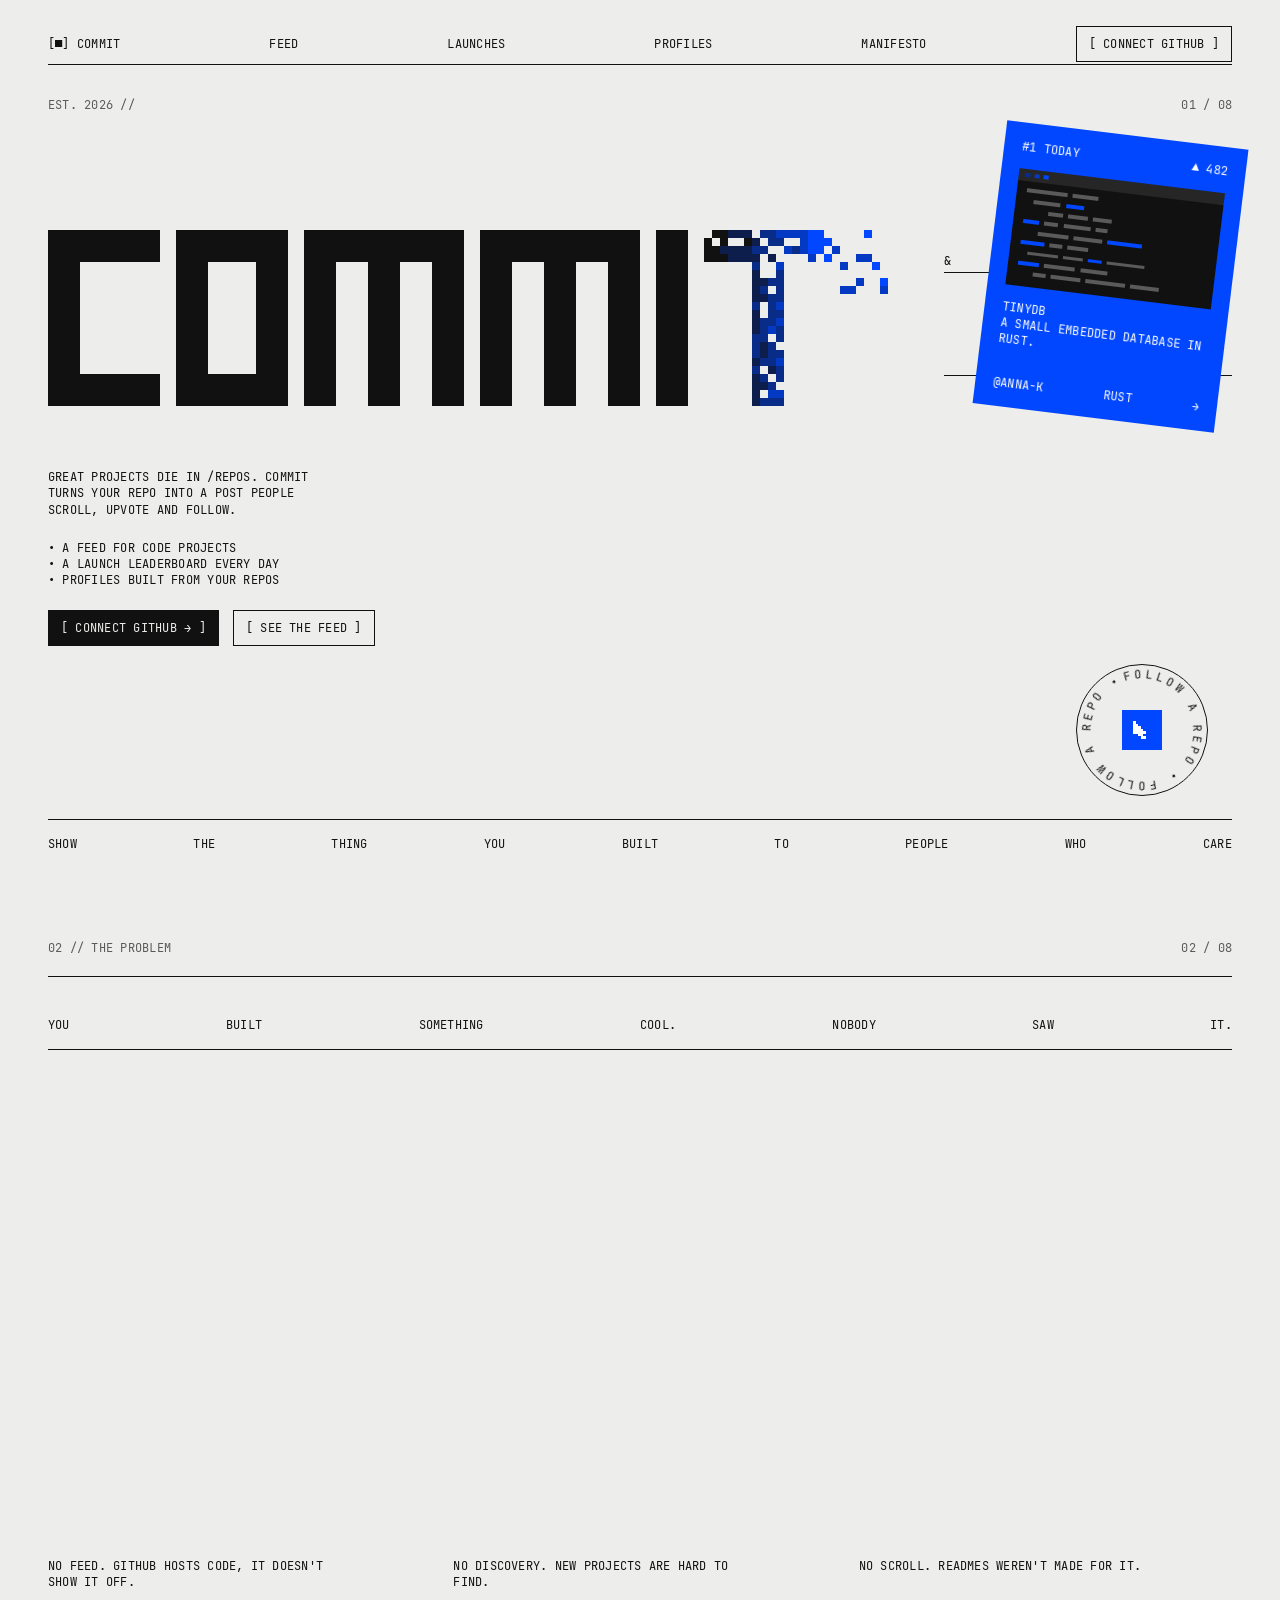
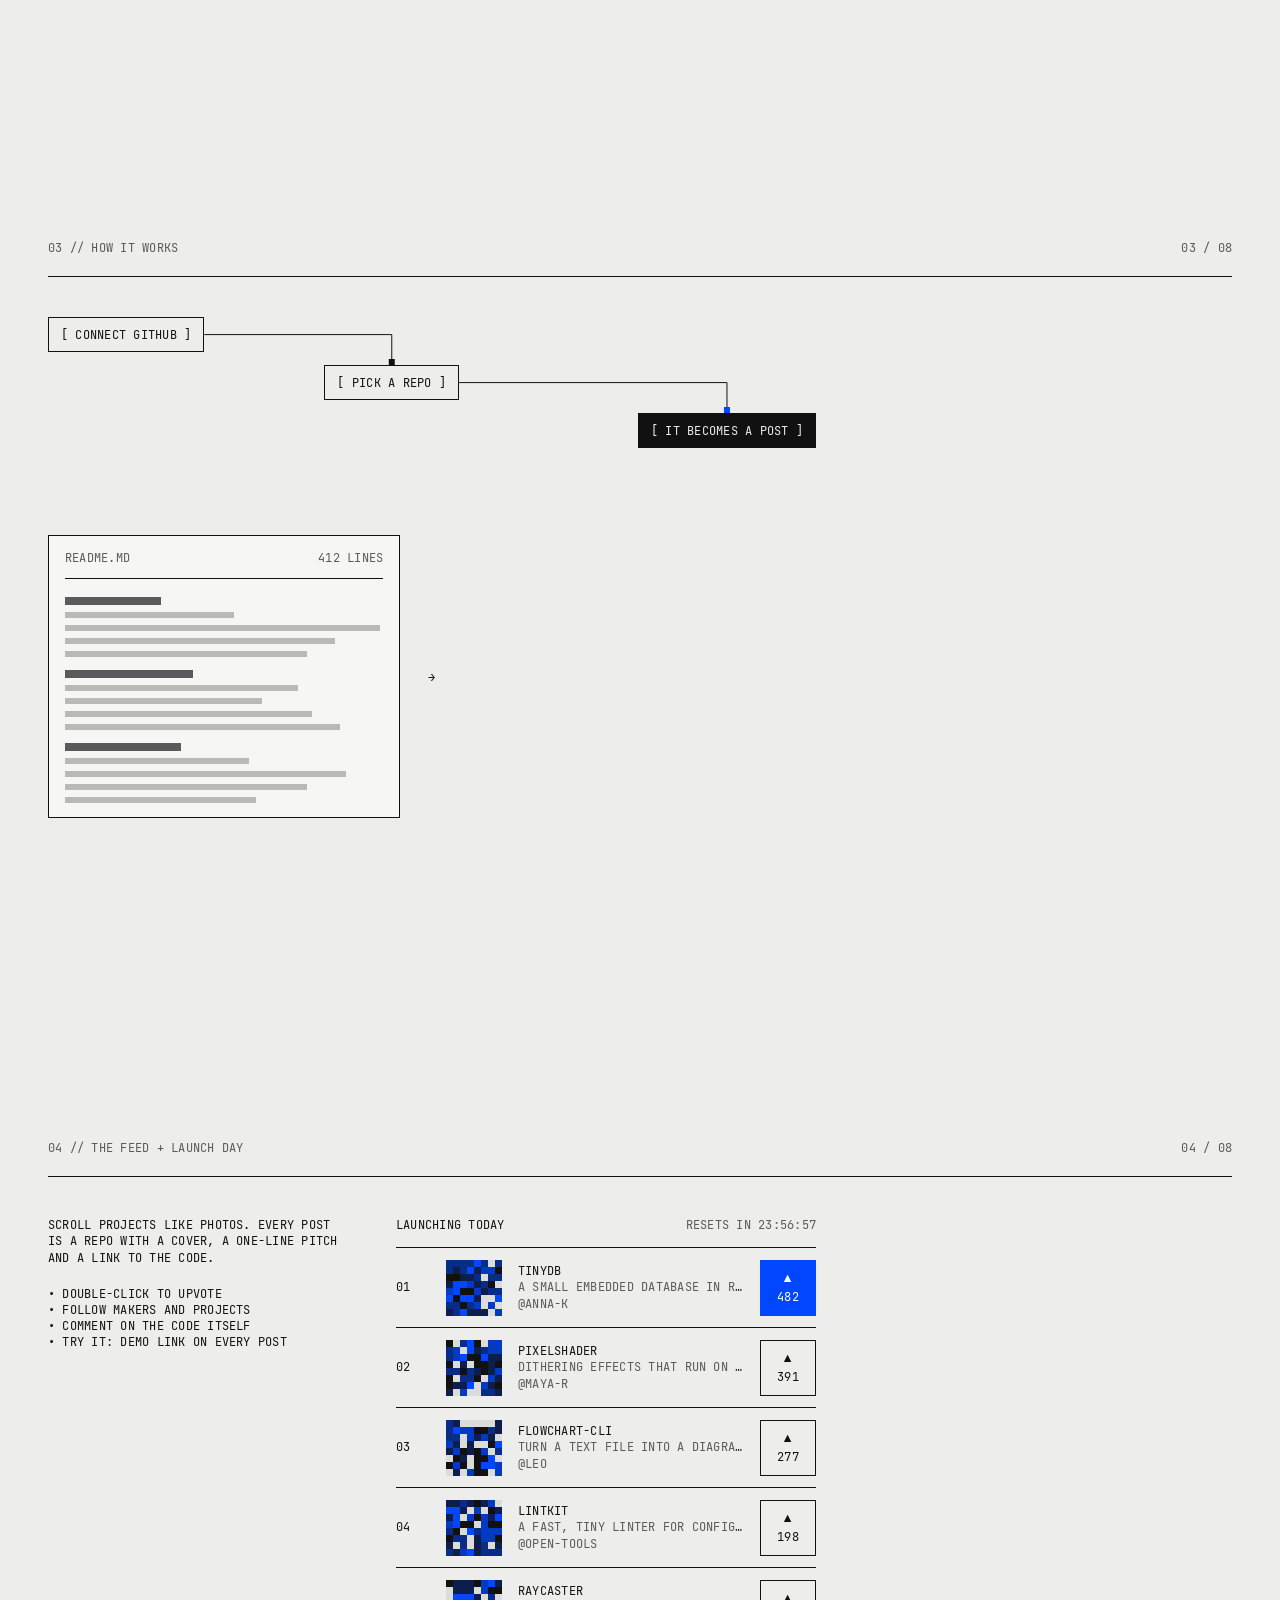
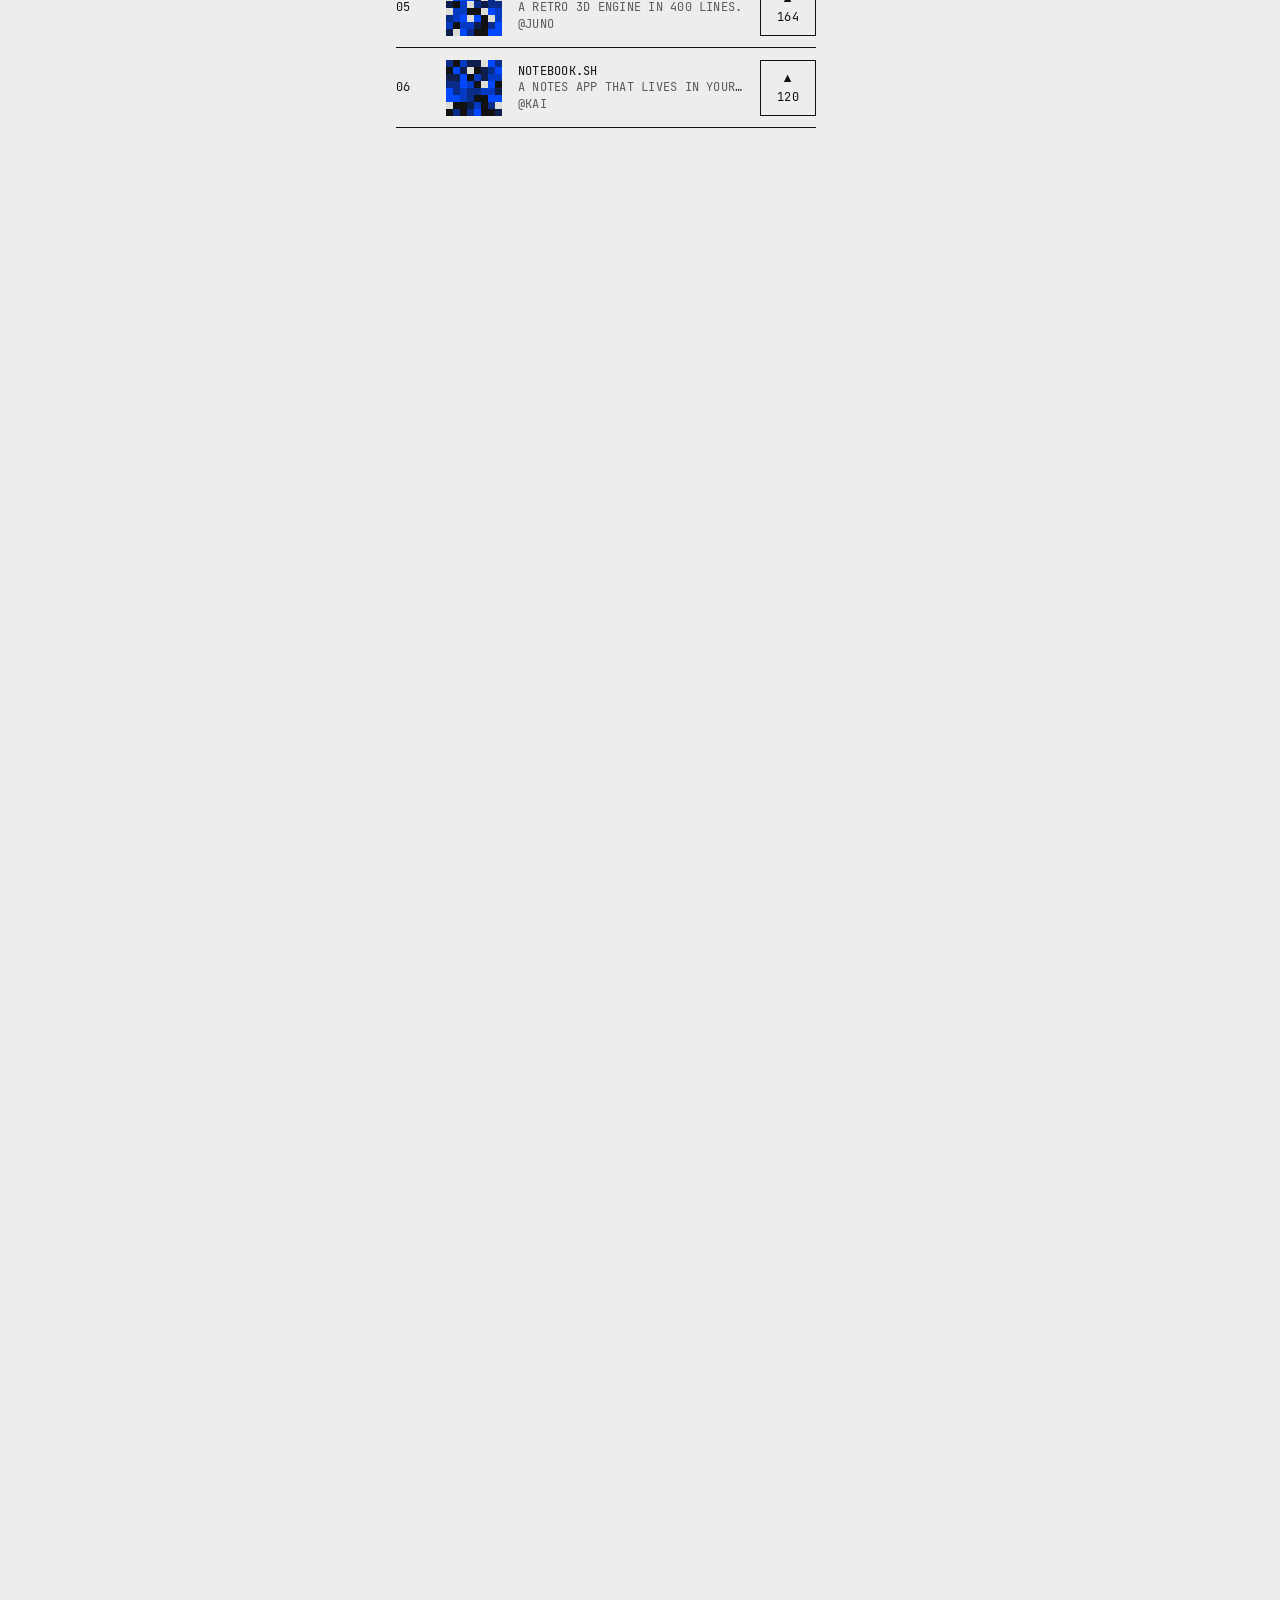
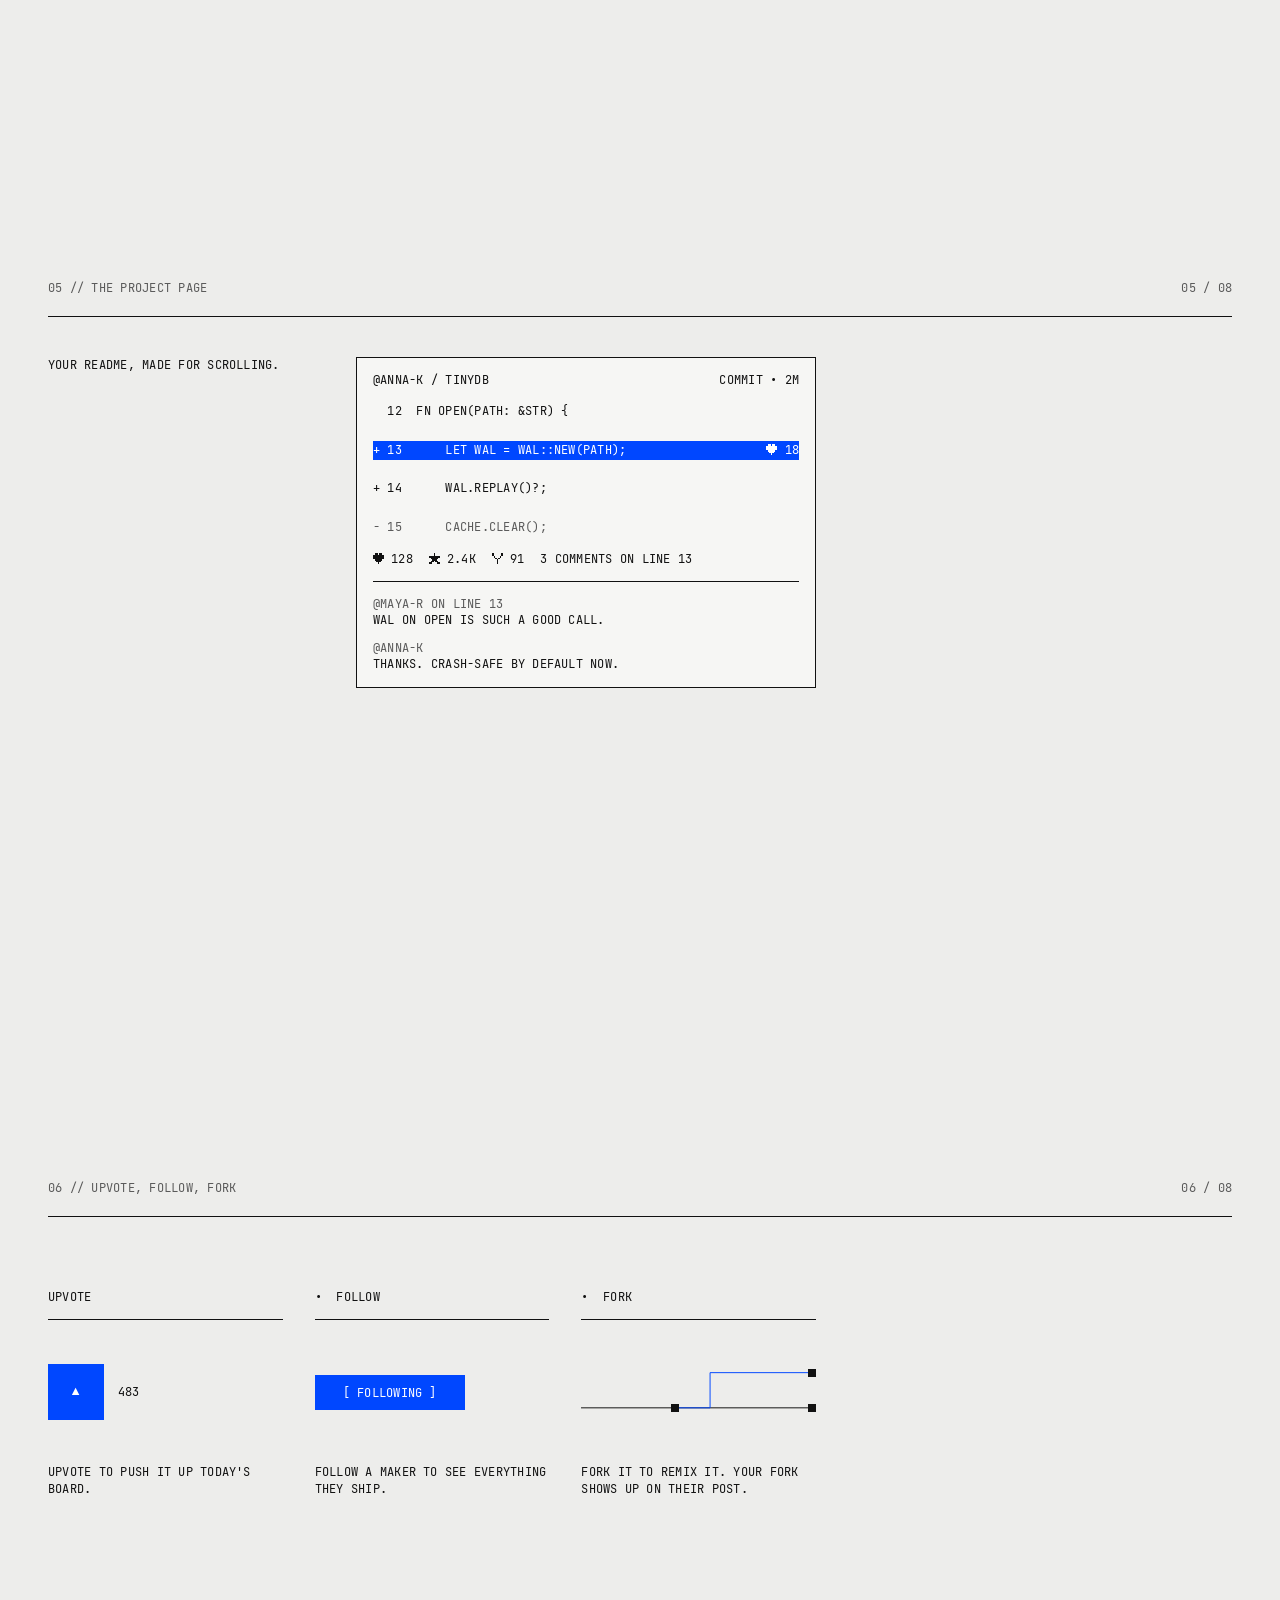
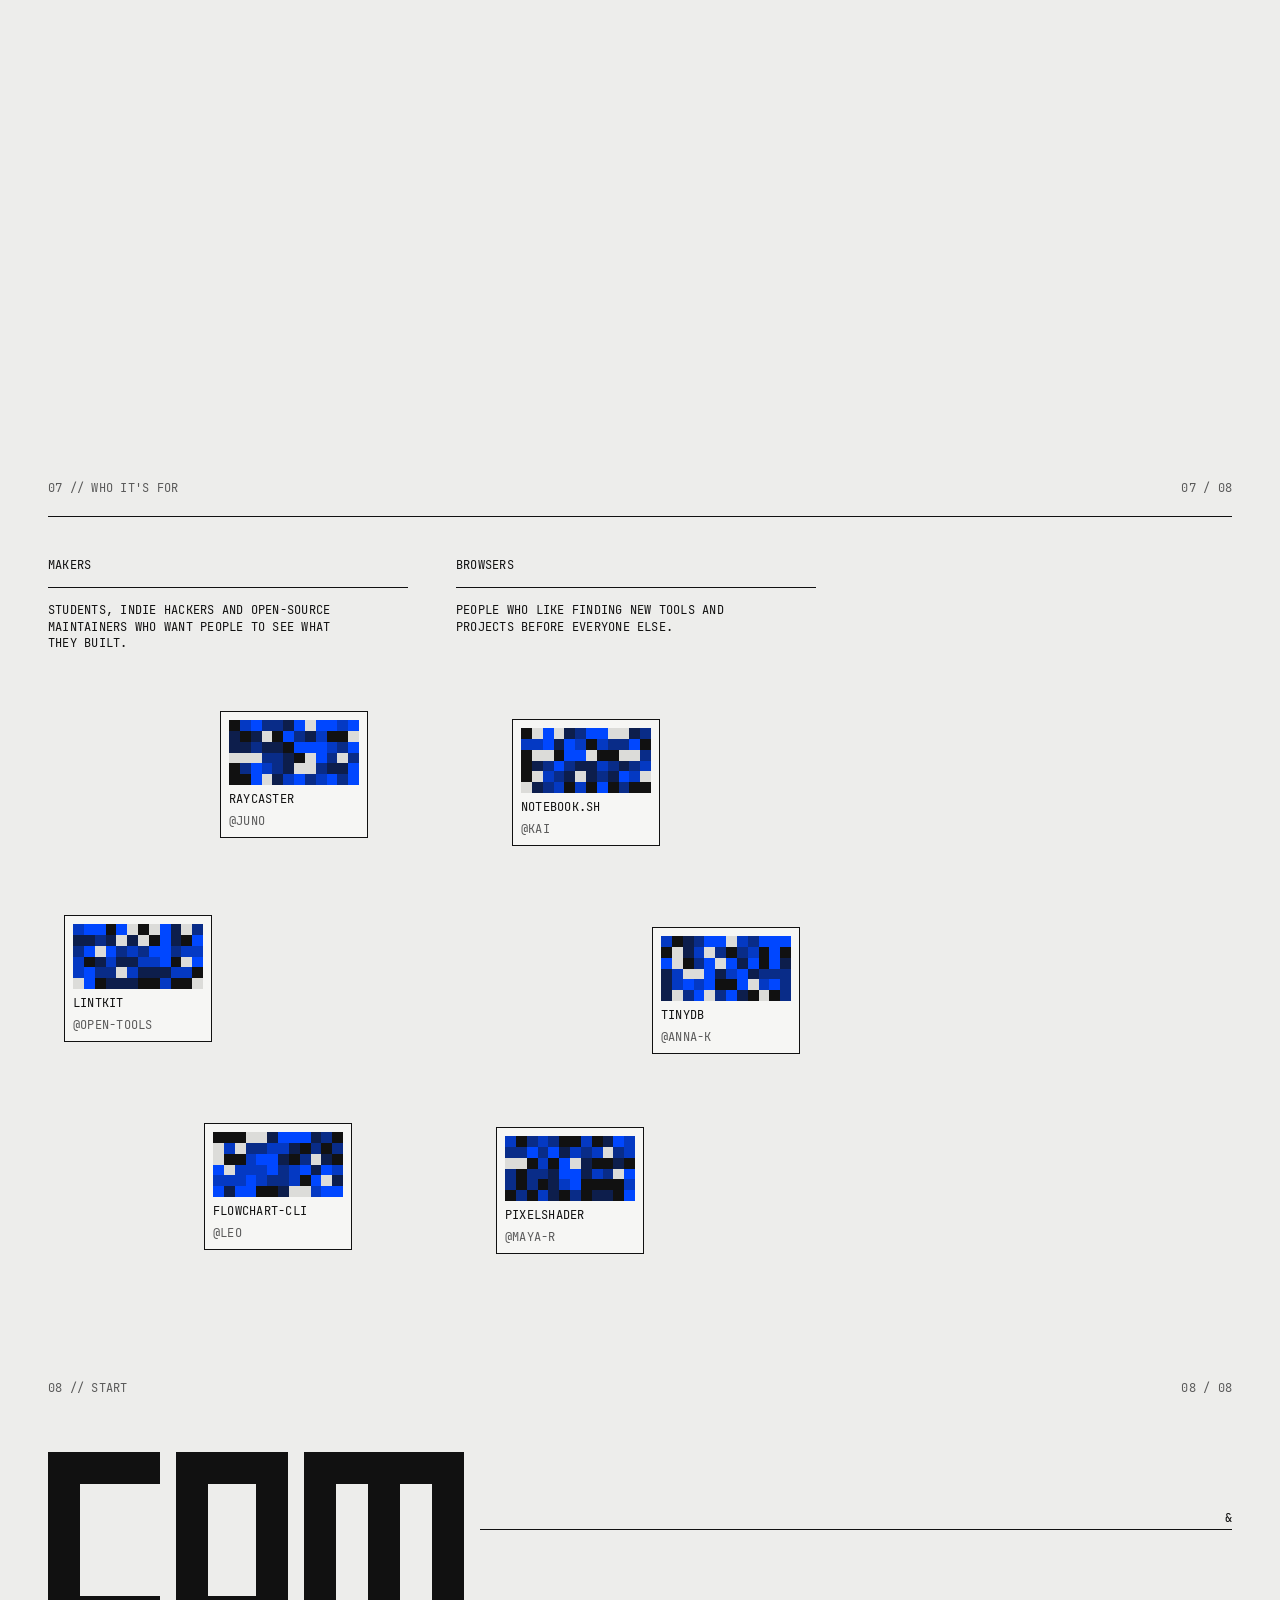
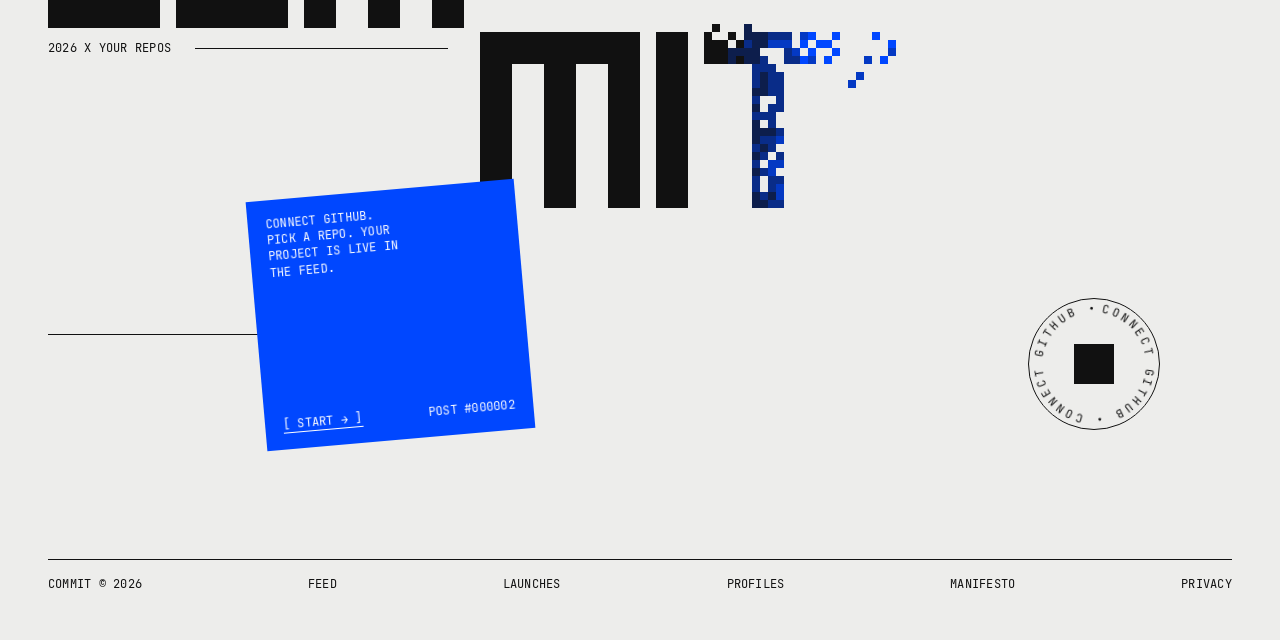
==== commit/index.html @ 3954c45c "Add COMMIT: social network for GitHub repos landing site Built from the COMMIT design brief with the" ====
<!doctype html>
<html lang="en">
<head>
  <meta charset="utf-8" />
  <meta name="viewport" content="width=device-width, initial-scale=1" />
  <title>COMMIT · Show the thing you built</title>
  <meta name="description" content="COMMIT turns your GitHub repo into a post people scroll, upvote and follow. A feed for code projects, a launch leaderboard every day, and profiles built from your repos." />
  <meta name="theme-color" content="#EDEDEB" />
  <script>document.documentElement.classList.add('js')</script>
  <link rel="preload" href="assets/fonts/JetBrainsMonoNL-Regular.woff2" as="font" type="font/woff2" crossorigin />
  <link rel="stylesheet" href="styles.css" />
</head>
<body>
  <a class="skip" href="#s2">Skip to content</a>

  <!-- The big animation: pixels that fall out of the T, build the phone, and fly home -->
  <canvas class="fx" aria-hidden="true"></canvas>

  <main>
    <!-- 01 HERO -->
    <section class="sec sec--hero" id="s1" data-n="01" aria-label="COMMIT">
      <nav class="nav" aria-label="Main">
        <a class="nav__logo" href="#s1"><span class="logo-sq" aria-hidden="true">[■]</span> COMMIT</a>
        <a class="nav__link" href="#s4">FEED</a>
        <a class="nav__link" href="#s4">LAUNCHES</a>
        <a class="nav__link" href="#s7">PROFILES</a>
        <a class="nav__link" href="#s2">MANIFESTO</a>
        <a class="btn btn--line nav__cta" href="#s8">[ CONNECT GITHUB ]</a>
        <button class="btn btn--line nav__menu" type="button" aria-expanded="false" aria-controls="menu">[ MENU ]</button>
      </nav>
      <div class="hair hair--nav" aria-hidden="true"></div>
      <div class="meta">
        <p class="kicker" data-decode>EST. 2026 //</p>
        <p class="counter">01 / 08</p>
      </div>

      <div class="hero__stage">
        <div class="wm wm--hero" id="wmHero" role="img" aria-label="COMMIT"></div>
        <div class="hero__link" aria-hidden="true"><span class="hair hair--x"></span><span class="amp">&amp;</span><span class="hair hair--x hair--low"></span></div>
        <article class="card card--blue card--hero" aria-label="Number one project today">
          <div class="card__row"><span>#1 TODAY</span><span>▲ 482</span></div>
          <div class="cover cover--code" data-code="7"></div>
          <p>TINYDB<br />A SMALL EMBEDDED DATABASE IN RUST.</p>
          <div class="card__row card__row--end"><span>@ANNA-K</span><span>RUST</span><span>→</span></div>
        </article>
      </div>

      <div class="hero__copy">
        <p class="block">GREAT PROJECTS DIE IN /REPOS. COMMIT TURNS YOUR REPO INTO A POST PEOPLE SCROLL, UPVOTE AND FOLLOW.</p>
        <ul class="list">
          <li>A FEED FOR CODE PROJECTS</li>
          <li>A LAUNCH LEADERBOARD EVERY DAY</li>
          <li>PROFILES BUILT FROM YOUR REPOS</li>
        </ul>
        <div class="actions">
          <a class="btn btn--fill" href="#s8">[ CONNECT GITHUB → ]</a>
          <a class="btn btn--line" href="#s4">[ SEE THE FEED ]</a>
        </div>
      </div>

      <a class="badge badge--hero" href="#s4" aria-label="Follow a repo">
        <svg class="badge__ring" viewBox="0 0 120 120" aria-hidden="true"><defs><path id="ringA" d="M60,60 m-47,0 a47,47 0 1,1 94,0 a47,47 0 1,1 -94,0" /></defs><text><textPath href="#ringA" textLength="290">FOLLOW A REPO • FOLLOW A REPO •</textPath></text></svg>
        <span class="badge__core badge__core--blue"><i data-ico="cursor"></i></span>
      </a>

      <div class="strip" aria-label="Show the thing you built to people who care">
        <div class="hair" aria-hidden="true"></div>
        <p class="strip__words"><span>SHOW</span><span>THE</span><span>THING</span><span>YOU</span><span>BUILT</span><span>TO</span><span>PEOPLE</span><span>WHO</span><span>CARE</span></p>
      </div>
    </section>

    <!-- 02 THE PROBLEM -->
    <section class="sec sec--problem" id="s2" data-n="02" aria-labelledby="k2">
      <div class="meta"><p class="kicker" id="k2" data-decode>02 // THE PROBLEM</p><p class="counter">02 / 08</p></div>
      <div class="hair" aria-hidden="true"></div>
      <div class="strip strip--top" aria-label="You built something cool. Nobody saw it.">
        <p class="strip__words"><span>YOU</span><span>BUILT</span><span>SOMETHING</span><span>COOL.</span><span>NOBODY</span><span>SAW</span><span>IT.</span></p>
        <div class="hair" aria-hidden="true"></div>
      </div>
      <div class="problems">
        <p class="block" data-decode>NO FEED. GITHUB HOSTS CODE, IT DOESN'T SHOW IT OFF.</p>
        <p class="block" data-decode>NO DISCOVERY. NEW PROJECTS ARE HARD TO FIND.</p>
        <p class="block" data-decode>NO SCROLL. READMES WEREN'T MADE FOR IT.</p>
      </div>
    </section>

    <!-- 03 HOW IT WORKS -->
    <section class="sec sec--how" id="s3" data-n="03" aria-labelledby="k3">
      <div class="meta"><p class="kicker" id="k3" data-decode>03 // HOW IT WORKS</p><p class="counter">03 / 08</p></div>
      <div class="hair" aria-hidden="true"></div>
      <div class="flow" aria-label="Connect GitHub, pick a repo, it becomes a post">
        <svg class="flow__lines" aria-hidden="true"></svg>
        <span class="flow__step btn btn--line">[ CONNECT GITHUB ]</span>
        <span class="flow__step btn btn--line">[ PICK A REPO ]</span>
        <span class="flow__step btn btn--fill">[ IT BECOMES A POST ]</span>
      </div>
      <div class="morph" aria-hidden="true">
        <div class="readme">
          <p class="readme__head"><span>README.MD</span><span>412 LINES</span></p>
          <div class="readme__body"></div>
        </div>
        <span class="morph__arrow">→</span>
        <article class="post post--morph">
          <div class="post__head"><span>@ANNA-K / TINYDB</span><span>NOW</span></div>
          <div class="cover cover--code" data-code="3"></div>
          <p>TINYDB<br /><span class="dim">A SMALL EMBEDDED DATABASE IN RUST.</span></p>
          <p class="dim">RUST • DATABASE • OPEN SOURCE</p>
          <div class="post__acts"><span class="chip">▲ 1</span><span><i data-ico="star"></i> 0</span><span>[ TRY IT ]</span></div>
        </article>
      </div>
      <div class="phone-slot" data-screen="feed"></div>
    </section>

    <!-- 04 THE FEED + LAUNCH DAY (sticky) -->
    <section class="sec sec--feed" id="s4" data-n="04" aria-labelledby="k4">
      <div class="sticky">
        <div class="meta"><p class="kicker" id="k4" data-decode>04 // THE FEED + LAUNCH DAY</p><p class="counter">04 / 08</p></div>
        <div class="hair" aria-hidden="true"></div>
        <div class="feed__grid">
          <div class="feed__copy">
            <p class="block">SCROLL PROJECTS LIKE PHOTOS. EVERY POST IS A REPO WITH A COVER, A ONE-LINE PITCH AND A LINK TO THE CODE.</p>
            <ul class="list">
              <li>DOUBLE-CLICK TO UPVOTE</li>
              <li>FOLLOW MAKERS AND PROJECTS</li>
              <li>COMMENT ON THE CODE ITSELF</li>
              <li>TRY IT: DEMO LINK ON EVERY POST</li>
            </ul>
          </div>
          <div class="board" aria-label="Launching today">
            <div class="board__head"><span>LAUNCHING TODAY</span><span class="dim">RESETS IN <span class="countdown">06:12:40</span></span></div>
            <ol class="board__list"></ol>
          </div>
        </div>
        <div class="phone-slot" data-screen="feed"></div>
      </div>
    </section>

    <!-- 05 THE PROJECT PAGE -->
    <section class="sec sec--project" id="s5" data-n="05" aria-labelledby="k5">
      <div class="meta"><p class="kicker" id="k5" data-decode>05 // THE PROJECT PAGE</p><p class="counter">05 / 08</p></div>
      <div class="hair" aria-hidden="true"></div>
      <div class="project__grid">
        <p class="block">YOUR README, MADE FOR SCROLLING.</p>
        <article class="diff" aria-label="A comment pinned to line 13 of the code">
          <div class="post__head"><span>@ANNA-K / TINYDB</span><span>COMMIT • 2M</span></div>
          <pre class="diff__code"><span class="ln">  12  FN OPEN(PATH: &amp;STR) {</span>
<span class="ln ln--hit">+ 13      LET WAL = WAL::NEW(PATH);<span class="react"><i data-ico="heart"></i> 18</span></span>
<span class="ln">+ 14      WAL.REPLAY()?;</span>
<span class="ln ln--del">- 15      CACHE.CLEAR();</span></pre>
          <div class="post__acts"><span><i data-ico="heart"></i> 128</span><span><i data-ico="star"></i> 2.4K</span><span><i data-ico="fork"></i> 91</span><span>3 COMMENTS ON LINE 13</span></div>
          <div class="thread">
            <p><span class="dim">@MAYA-R ON LINE 13</span><br />WAL ON OPEN IS SUCH A GOOD CALL.</p>
            <p><span class="dim">@ANNA-K</span><br />THANKS. CRASH-SAFE BY DEFAULT NOW.</p>
          </div>
        </article>
      </div>
      <div class="phone-slot" data-screen="project"></div>
    </section>

    <!-- 06 UPVOTE, FOLLOW, FORK -->
    <section class="sec sec--acts" id="s6" data-n="06" aria-labelledby="k6">
      <div class="meta"><p class="kicker" id="k6" data-decode>06 // UPVOTE, FOLLOW, FORK</p><p class="counter">06 / 08</p></div>
      <div class="hair" aria-hidden="true"></div>
      <div class="acts">
        <div class="act">
          <p class="act__word">UPVOTE</p>
          <div class="act__fx"><button class="stamp" type="button" aria-label="Upvote"><span class="stamp__box">▲</span><span class="stamp__n">482</span></button></div>
          <p class="block">UPVOTE TO PUSH IT UP TODAY'S BOARD.</p>
        </div>
        <div class="act">
          <p class="act__word">•&nbsp;&nbsp;FOLLOW</p>
          <div class="act__fx"><button class="follow btn btn--fill" type="button" aria-pressed="false"><span class="follow__label">[ FOLLOW ]</span></button></div>
          <p class="block">FOLLOW A MAKER TO SEE EVERYTHING THEY SHIP.</p>
        </div>
        <div class="act">
          <p class="act__word">•&nbsp;&nbsp;FORK</p>
          <div class="act__fx"><svg class="forkline" viewBox="0 0 240 72" aria-hidden="true"><path class="forkline__main" d="M0 52 H240" /><path class="forkline__branch" d="M96 52 H132 V16 H240" /><rect class="forkline__dot" x="92" y="48" width="8" height="8" /><rect class="forkline__dot" x="232" y="12" width="8" height="8" /><rect class="forkline__dot" x="232" y="48" width="8" height="8" /></svg></div>
          <p class="block">FORK IT TO REMIX IT. YOUR FORK SHOWS UP ON THEIR POST.</p>
        </div>
      </div>
      <div class="phone-slot" data-screen="follow"></div>
    </section>

    <!-- 07 WHO IT'S FOR -->
    <section class="sec sec--who" id="s7" data-n="07" aria-labelledby="k7">
      <div class="meta"><p class="kicker" id="k7" data-decode>07 // WHO IT'S FOR</p><p class="counter">07 / 08</p></div>
      <div class="hair" aria-hidden="true"></div>
      <div class="who">
        <div class="who__col"><p>MAKERS</p><p class="block">STUDENTS, INDIE HACKERS AND OPEN-SOURCE MAINTAINERS WHO WANT PEOPLE TO SEE WHAT THEY BUILT.</p></div>
        <div class="who__col"><p>BROWSERS</p><p class="block">PEOPLE WHO LIKE FINDING NEW TOOLS AND PROJECTS BEFORE EVERYONE ELSE.</p></div>
      </div>
      <div class="orbit" aria-hidden="true"></div>
      <div class="phone-slot" data-screen="profile"></div>
    </section>

    <!-- 08 START -->
    <section class="sec sec--start" id="s8" data-n="08" aria-labelledby="k8">
      <div class="meta"><p class="kicker" id="k8" data-decode>08 // START</p><p class="counter">08 / 08</p></div>
      <div class="final" role="img" aria-label="COMMIT">
        <div class="final__row final__row--a"><div class="wm wm--com" id="wmCom"></div><span class="hair hair--x final__line final__line--a"></span><span class="amp final__amp">&amp;</span></div>
        <p class="final__meta"><span>2026 X YOUR REPOS</span><span class="hair hair--x final__line final__line--b"></span></p>
        <div class="final__row final__row--b"><div class="wm wm--mit" id="wmMit"></div></div>
      </div>
      <span class="hair hair--x final__line final__line--c" aria-hidden="true"></span>
      <article class="card card--blue card--start">
        <p>CONNECT GITHUB. PICK A REPO. YOUR PROJECT IS LIVE IN THE FEED.</p>
        <div class="card__row card__row--end"><a class="card__btn" href="#s1">[ START → ]</a><span>POST #000002</span></div>
      </article>
      <a class="badge badge--start" href="#s1" aria-label="Connect GitHub">
        <svg class="badge__ring" viewBox="0 0 120 120" aria-hidden="true"><defs><path id="ringB" d="M60,60 m-47,0 a47,47 0 1,1 94,0 a47,47 0 1,1 -94,0" /></defs><text><textPath href="#ringB" textLength="290">CONNECT GITHUB • CONNECT GITHUB •</textPath></text></svg>
        <span class="badge__core"></span>
      </a>
      <footer class="strip strip--foot">
        <div class="hair" aria-hidden="true"></div>
        <p class="strip__words"><span>COMMIT © 2026</span><a href="#s4">FEED</a><a href="#s4">LAUNCHES</a><a href="#s7">PROFILES</a><a href="#s2">MANIFESTO</a><a href="#s8">PRIVACY</a></p>
      </footer>
    </section>
  </main>

  <!-- The phone that follows the page (desktop) -->
  <div class="phone" aria-hidden="true">
    <div class="phone__screen"></div>
    <span class="phone__marker"></span>
  </div>

  <!-- Mobile menu, in the blue -->
  <div class="menu" id="menu" hidden>
    <button class="menu__close" type="button">[ CLOSE ]</button>
    <nav class="menu__list" aria-label="Menu">
      <a href="#s1">HOME</a><a href="#s4">FEED</a><a href="#s4">LAUNCHES</a><a href="#s7">PROFILES</a><a href="#s2">MANIFESTO</a><a href="#s8">CONNECT GITHUB</a>
    </nav>
  </div>

  <div class="trail" aria-hidden="true"></div>

  <script src="assets/vendor/gsap.min.js" defer></script>
  <script src="assets/vendor/ScrollTrigger.min.js" defer></script>
  <script src="assets/vendor/lenis.min.js" defer></script>
  <script src="main.js" defer></script>
</body>
</html>
---- commit/styles.css ----
/* COMMIT · one mono at one size, one block-built wordmark, one blue.
   Ramp (#111 → blue in five steps) is used wherever pixels appear. */
@font-face {
  font-family: 'JetBrains Mono NL'; font-style: normal; font-weight: 400; font-display: swap;
  src: url('assets/fonts/JetBrainsMonoNL-Regular.woff2') format('woff2');
}
:root {
  --bg: #EDEDEB; --card: #F6F6F4; --ink: #111111; --grey: #5A5A5A; --empty: #DCDCD9;
  --r1: #111111; --r2: #0D1E4C; --r3: #092C88; --r4: #0439C3; --blue: #0047FF;
  --on-blue: #FFFFFF; --on-blue-dim: rgba(255, 255, 255, .62);
  --m: 48px;              /* page margin */
  --fs: 12px;             /* the one text size */
  --b: 19px;              /* wordmark block, set by main.js */
  --pw: 330px; --ph: 660px; --pb: 9px;   /* phone width, height, pixel frame, set by main.js */
}
*, *::before, *::after { box-sizing: border-box; margin: 0; padding: 0; }
html { background: var(--bg); overflow-x: clip; -webkit-text-size-adjust: 100%; }
body {
  background: var(--bg); color: var(--ink); overflow-x: clip;
  font: 400 var(--fs)/1.35 'JetBrains Mono NL', 'JetBrains Mono', 'Space Mono', ui-monospace, monospace;
  letter-spacing: .02em; text-transform: uppercase; font-variant-ligatures: none;
  -webkit-font-smoothing: antialiased;
}
a { color: inherit; text-decoration: none; }
button { font: inherit; letter-spacing: inherit; text-transform: inherit; color: inherit; background: none; border: 0; cursor: pointer; }
ul, ol { list-style: none; }
:focus-visible { outline: 2px solid var(--blue); outline-offset: 3px; }
.skip { position: fixed; left: 12px; top: -60px; z-index: 200; background: var(--ink); color: var(--bg); padding: 9px 12px; }
.skip:focus { top: 12px; }
.dim { color: var(--grey); }

/* ── primitives ───────────────────────────── */
.hair { display: block; height: 1px; background: var(--ink); transform-origin: 0 50%; }
.block { max-width: 300px; }
.list li::before { content: "• "; }
.btn { display: inline-block; padding: 9px 12px 8px; border: 1px solid var(--ink); white-space: nowrap; }
.btn--fill { background: var(--ink); color: var(--bg); }
.btn--line { background: transparent; }
.chip { background: var(--blue); color: var(--on-blue); padding: 3px 8px 2px; }
.ico { display: inline-block; width: .9em; height: .9em; vertical-align: -.08em; fill: currentColor; shape-rendering: crispEdges; }
.meta { display: flex; justify-content: space-between; gap: 24px; padding: 0 0 20px; }
.meta + .hair { margin-bottom: 40px; }
.counter { color: var(--grey); }
.kicker { color: var(--grey); }

/* label strip: one short sentence spread across the full width */
.strip { width: 100%; }
.strip__words { display: flex; justify-content: space-between; gap: 12px; flex-wrap: wrap; padding-top: 16px; }
.strip--top .strip__words { padding: 0 0 16px; }
.strip--top .hair { margin-bottom: 0; }

/* ── sections ─────────────────────────────── */
.sec { position: relative; min-height: 100vh; padding: 40px var(--m) 48px; }
.sec + .sec { border-top: 0; }

/* the fixed phone lane: content stays clear of the phone on desktop */
.has-phone :is(.flow, .morph, .feed__grid, .project__grid, .acts, .who, .orbit) { max-width: calc(100% - var(--pw) - 72px); }
.phone-slot { display: none; }

/* 01 hero */
.sec--hero { display: flex; flex-direction: column; padding-top: 24px; }
.nav { display: flex; align-items: center; justify-content: space-between; gap: 16px; min-height: 40px; }
.nav__menu { display: none; }
.hair--nav { margin: 0 0 32px; }
.sec--hero .meta { padding-bottom: 0; }
.hero__stage { position: relative; margin-top: clamp(48px, 13vh, 140px); }
.wm { display: block; line-height: 0; }
.wm svg { display: block; overflow: visible; shape-rendering: crispEdges; }
.wm rect { transform-box: fill-box; }
.hero__link { position: absolute; left: calc(var(--wmw, 900px) + var(--b) * 7); right: 0; top: 0; height: 100%; pointer-events: none; }
.hero__link .hair { position: absolute; left: 0; right: 0; top: 24%; }
.hero__link .hair--low { top: 82%; }
.hero__link .amp { position: absolute; left: 0; top: 24%; transform: translateY(-120%); }
.card { position: relative; padding: 16px 18px; }
.card--blue { background: var(--blue); color: var(--on-blue); }
.card__row { display: flex; justify-content: space-between; gap: 12px; }
.card__row--end { margin-top: 28px; }
.card p { margin-top: 14px; }
.card--hero { position: absolute; right: 0; top: calc(var(--b) * -6); width: clamp(220px, 19vw, 280px); transform: rotate(7deg); z-index: 3; }
.card--hero .cover { margin-top: 14px; }
.hero__copy { margin-top: clamp(40px, 7vh, 72px); display: grid; gap: 22px; justify-items: start; }
.actions { display: flex; gap: 14px; flex-wrap: wrap; }
.sec--hero .strip { margin-top: auto; padding-top: 40px; }

/* round badge with running text */
.badge { position: absolute; width: 132px; height: 132px; display: grid; place-items: center; z-index: 4; }
.badge__ring { position: absolute; inset: 0; width: 100%; height: 100%; overflow: visible; }
.badge__ring text { font: 400 10.5px 'JetBrains Mono NL', monospace; letter-spacing: .1em; fill: var(--ink); }
.badge__ring::before { content: none; }
.badge::before { content: ""; position: absolute; inset: 0; border: 1px solid var(--ink); border-radius: 50%; }
.badge__core { position: relative; width: 40px; height: 40px; background: var(--ink); display: grid; place-items: center; color: var(--on-blue); }
.badge__core--blue { background: var(--blue); }
.badge__core .ico { width: 18px; height: 18px; }
.badge--hero { right: calc(var(--m) + 24px); bottom: 104px; }

/* covers: pixel art and code windows */
.cover { display: block; width: 100%; }
.cover svg { display: block; width: 100%; height: auto; shape-rendering: crispEdges; }
.cover--code { background: var(--ink); aspect-ratio: 16 / 9; position: relative; overflow: hidden; }
.cover--code svg { position: absolute; inset: 0; height: 100%; }

/* 02 problem */
.sec--problem { display: flex; flex-direction: column; }
.problems { display: grid; grid-template-columns: repeat(3, minmax(0, 1fr)); gap: 32px; margin-top: auto; margin-bottom: 18vh; }

/* 03 how it works */
.flow { position: relative; display: flex; align-items: flex-start; gap: 0; height: 132px; margin-bottom: 56px; }
.flow__lines { position: absolute; inset: 0; width: 100%; height: 100%; overflow: visible; }
.flow__lines path { fill: none; stroke: var(--ink); stroke-width: 1; }
.flow__step { position: absolute; background: var(--bg); }
.flow__step.btn--fill { background: var(--ink); }
.flow__step:nth-of-type(1) { left: 0; top: 0; }
.flow__step:nth-of-type(2) { left: 36%; top: 48px; }
.flow__step:nth-of-type(3) { right: 0; top: 96px; }
.morph { display: grid; grid-template-columns: minmax(0, 1fr) auto minmax(0, 1fr); gap: 28px; align-items: center; }
.morph__arrow { font-size: var(--fs); }
.readme { border: 1px solid var(--ink); background: var(--card); padding: 14px 16px; }
.readme__head { display: flex; justify-content: space-between; color: var(--grey); padding-bottom: 12px; border-bottom: 1px solid var(--ink); margin-bottom: 12px; }
.readme__body { display: grid; gap: 7px; }
.readme__body i { display: block; height: 6px; background: #B9B9B5; transform-origin: 0 50%; }
.readme__body i.h { background: var(--grey); height: 8px; margin-top: 6px; }
.post { border: 1px solid var(--ink); background: var(--card); padding: 14px 16px; display: grid; gap: 12px; }
.post__head { display: flex; justify-content: space-between; gap: 12px; }
.post__acts { display: flex; flex-wrap: wrap; gap: 6px 16px; align-items: center; }

/* 04 feed + launch day */
.sec--feed { height: 260vh; padding: 0; }
.sec--feed .sticky { position: sticky; top: 0; height: 100vh; padding: 40px var(--m) 48px; overflow: hidden; }
.feed__grid { display: grid; grid-template-columns: minmax(0, 300px) minmax(0, 1fr); gap: 48px; }
.feed__copy { display: grid; gap: 20px; align-content: start; }
.board__head { display: flex; justify-content: space-between; gap: 12px; padding-bottom: 14px; border-bottom: 1px solid var(--ink); }
.board__list { position: relative; height: calc(6 * 80px); }
.board__row { position: absolute; left: 0; right: 0; top: 0; height: 80px; display: grid; grid-template-columns: 34px 56px minmax(0, 1fr) 56px; gap: 16px; align-items: center; border-bottom: 1px solid var(--ink); background: var(--bg); will-change: transform; }
.board__row .cover { width: 56px; }
.board__row p { overflow: hidden; text-overflow: ellipsis; white-space: nowrap; }
.vote { width: 56px; height: 56px; border: 1px solid var(--ink); display: grid; place-content: center; text-align: center; line-height: 1.5; }
.board__row.is-top .vote { background: var(--blue); color: var(--on-blue); border-color: var(--blue); }

/* 05 project page */
.project__grid { display: grid; grid-template-columns: minmax(0, 260px) minmax(0, 1fr); gap: 48px; align-items: start; }
.diff { border: 1px solid var(--ink); background: var(--card); padding: 14px 16px; display: grid; gap: 14px; }
.diff__code { font: inherit; white-space: pre; overflow-x: auto; line-height: 1.6; }
.ln { display: block; position: relative; }
.ln--hit { background: var(--blue); color: var(--on-blue); margin: 0 -16px; padding: 0 16px; }
.ln--del { color: var(--grey); }
.react { position: absolute; right: 16px; top: 0; }
.thread { display: grid; gap: 12px; border-top: 1px solid var(--ink); padding-top: 14px; }
.thread p { max-width: 360px; }

/* 06 upvote, follow, fork */
.acts { display: grid; grid-template-columns: repeat(3, minmax(0, 1fr)); gap: 32px; margin-top: 8vh; }
.act { display: grid; gap: 24px; align-content: start; }
.act__word { padding-bottom: 14px; border-bottom: 1px solid var(--ink); }
.act__fx { height: 96px; display: flex; align-items: center; position: relative; }
.stamp { display: flex; align-items: center; gap: 14px; }
.stamp__box { width: 56px; height: 56px; display: grid; place-items: center; background: var(--blue); color: var(--on-blue); }
.follow { position: relative; min-width: 150px; text-align: center; }
.follow.is-on { background: var(--blue); border-color: var(--blue); color: var(--on-blue); }
.burst { position: absolute; width: 10px; height: 10px; pointer-events: none; z-index: 5; }
.forkline { width: 100%; max-width: 260px; height: auto; overflow: visible; }
.forkline path { fill: none; stroke: var(--ink); stroke-width: 1; }
.forkline__branch { stroke: var(--blue) !important; }
.forkline__dot { fill: var(--ink); shape-rendering: crispEdges; }

/* 07 who it's for */
.sec--who { display: flex; flex-direction: column; }
.who { display: grid; grid-template-columns: repeat(2, minmax(0, 1fr)); gap: 48px; }
.who__col { display: grid; gap: 14px; align-content: start; }
.who__col > p:first-child { padding-bottom: 14px; border-bottom: 1px solid var(--ink); }
.orbit { position: relative; flex: 1; min-height: 340px; margin-top: 24px; }
.orb { position: absolute; left: 0; top: 0; width: 148px; border: 1px solid var(--ink); background: var(--card); padding: 8px; display: grid; gap: 6px; will-change: transform; }
.orb .cover { width: 100%; }

/* 08 start */
.sec--start { display: flex; flex-direction: column; overflow: hidden; }
.final { position: relative; margin-top: 4vh; }
.final__row { position: relative; }
.final__row--b { margin-left: calc(var(--b) * 27); margin-top: calc(var(--b) * -1.5); }
.final__line--a { position: absolute; left: calc(var(--b) * 27); right: 0; top: calc(var(--b) * 4.8); }
.final__amp { position: absolute; right: 0; top: calc(var(--b) * 4.8); transform: translateY(-120%); }
.final__meta { display: flex; align-items: center; gap: 24px; margin-top: 12px; width: calc(var(--b) * 25); }
.final__meta .hair { flex: 1; }
.final__line--c { position: absolute; left: var(--m); width: 22%; top: 66%; }
.card--start { position: absolute; left: 20%; top: 50%; width: clamp(240px, 21vw, 300px); min-height: 250px; transform: rotate(-5deg); display: flex; flex-direction: column; justify-content: space-between; z-index: 3; }
.card--start p { margin-top: 0; max-width: 20ch; }
.card__btn { border-bottom: 1px solid currentColor; }
.badge--start { right: calc(var(--m) + 72px); top: 62%; }
.strip--foot { margin-top: auto; }
.strip--foot a:hover { color: var(--blue); }

/* ── the phone ────────────────────────────── */
.phone {
  position: fixed; z-index: 30; right: var(--m); top: 50%; width: var(--pw); height: var(--ph);
  margin-top: calc(var(--ph) / -2); border: var(--pb) solid var(--ink); background: var(--card);
  opacity: 0; visibility: hidden; pointer-events: none;
}
.phone__screen { position: absolute; inset: 0; overflow: hidden; }
.scr { position: absolute; inset: 0; padding: 12px 12px 0; display: flex; flex-direction: column; gap: 12px; background: var(--card); }
.scr__bar { display: flex; justify-content: space-between; gap: 8px; }
.scr__vp { flex: 1; min-height: 0; overflow: hidden; }
.scr__scroll { display: flex; flex-direction: column; gap: 14px; will-change: transform; }
.stories { display: flex; gap: 6px; }
.stories .cover { width: 40px; padding: 2px; border: 2px solid var(--ink); }
.stories .cover.is-new { border-color: var(--blue); }
.fpost { display: grid; gap: 8px; border-top: 1px solid var(--ink); padding-top: 12px; position: relative; }
.fpost .cover--code { aspect-ratio: 16 / 10; }
.fpost__acts { display: flex; gap: 10px; flex-wrap: wrap; align-items: center; }
.fpost__acts .tr { margin-left: auto; }
.rcard { border: 1px solid var(--ink); padding: 10px; background: var(--bg); display: grid; gap: 8px; }
.rcard i { display: block; height: 5px; background: #B9B9B5; }
.rcard i:nth-child(3n) { width: 62%; }
.prof { display: grid; gap: 10px; }
.prof__head { display: flex; gap: 10px; align-items: center; }
.prof__head .cover { width: 44px; flex: none; }
.graph svg { display: block; width: 100%; height: auto; shape-rendering: crispEdges; }
.phone__marker { position: absolute; right: calc(var(--pb) * -2); top: 0; width: var(--pb); height: calc(var(--pb) * 3); background: var(--blue); }

/* inline phones (phones and reduced motion) */
.phone--inline { position: relative; inset: auto; margin: 32px auto 0; right: auto; top: auto; opacity: 1; visibility: visible; pointer-events: auto; width: min(330px, 100%); height: 600px; }

/* ── canvas, cursor trail, menu ───────────── */
.fx { position: fixed; inset: 0; width: 100%; height: 100%; z-index: 40; pointer-events: none; }
.trail i { position: fixed; left: 0; top: 0; width: 12px; height: 12px; z-index: 90; pointer-events: none; opacity: 0; will-change: transform; }
.trail.is-on i { opacity: 1; }
.menu { position: fixed; inset: 0; z-index: 120; background: var(--blue); color: var(--on-blue); display: grid; place-items: center; }
.menu[hidden] { display: none; }
.menu__close { position: absolute; right: 16px; top: 18px; color: var(--on-blue); }
.menu__list { display: grid; gap: 22px; justify-items: center; }
.menu__list a { transition: opacity .3s; }
.menu__list:hover a, .menu__list a[aria-current] { opacity: .5; }
.menu__list a:hover { opacity: 1; }

/* ── laptops ──────────────────────────────── */
@media (max-width: 1240px) {
  .has-phone .feed__grid { grid-template-columns: minmax(0, 1fr); gap: 24px; }
  .has-phone .feed__copy .list { display: none; }
  .has-phone .project__grid { grid-template-columns: minmax(0, 1fr); gap: 24px; }
  .has-phone .acts { grid-template-columns: minmax(0, 1fr); gap: 20px; margin-top: 0; }
  .has-phone .act { grid-template-columns: 110px minmax(0, 220px) minmax(0, 1fr); align-items: center; gap: 16px; }
  .has-phone .act__fx { height: 72px; }
  .has-phone .who { gap: 24px; }
}

/* ── phones ───────────────────────────────── */
@media (max-width: 899px) {
  :root { --m: 16px; --fs: 11px; }
  .sec { min-height: auto; padding: 32px var(--m) 56px; }
  .sec--hero { min-height: 100svh; padding-top: 12px; }
  .nav__link, .nav__cta { display: none; }
  .nav__menu { display: inline-block; }
  .hair--nav { margin-bottom: 20px; }
  .hero__stage { margin-top: 64px; }
  .hero__link { display: none; }
  .card--hero { position: relative; right: auto; top: auto; margin: 40px 0 0 auto; width: 62%; transform: rotate(5deg); }
  .badge { width: 104px; height: 104px; }
  .badge--hero { position: relative; right: auto; bottom: auto; align-self: flex-end; margin-top: 28px; }
  .orb { width: 118px; }
  .orbit { min-height: 440px; }
  .badge__ring text { font-size: 12px; }
  .problems { grid-template-columns: minmax(0, 1fr); gap: 18px; margin: 32px 0 0; }
  .flow { height: 150px; }
  .flow__step:nth-of-type(2) { left: 18%; top: 52px; }
  .flow__step:nth-of-type(3) { right: 0; top: 104px; }
  .morph { grid-template-columns: minmax(0, 1fr); }
  .morph__arrow { transform: rotate(90deg); justify-self: center; }
  .sec--feed { height: auto; }
  .sec--feed .sticky { position: relative; height: auto; padding: 32px var(--m) 56px; }
  .feed__grid, .project__grid, .who { grid-template-columns: minmax(0, 1fr); gap: 28px; }
  .board__row { grid-template-columns: 22px 44px minmax(0, 1fr) 48px; gap: 10px; }
  .board__row .cover { width: 44px; }
  .vote { width: 48px; height: 48px; }
  .acts { grid-template-columns: minmax(0, 1fr); }
  .sec--start { min-height: 100svh; }
  .final__row--b { margin-left: calc(var(--b) * 14); margin-top: calc(var(--b) * 1.5); }
  .final__line--a, .final__amp, .final__line--c { display: none; }
  .final__meta { width: auto; }
  .card--start { position: relative; left: auto; top: auto; margin: 48px 0 0 4%; width: 78%; min-height: 200px; }
  .badge--start { position: relative; right: auto; top: auto; margin: 32px 0 0 auto; }
  .strip--foot { margin-top: 40px; }
  .strip__words { justify-content: flex-start; gap: 8px 18px; }
}
@media (max-width: 899px), (prefers-reduced-motion: reduce) {
  .phone-slot { display: block; }
  .sec--feed .phone-slot { margin-top: 32px; }
}
@media (prefers-reduced-motion: reduce) {
  .sec--feed { height: auto; }
  .sec--feed .sticky { position: relative; height: auto; }
  .trail { display: none; }
}
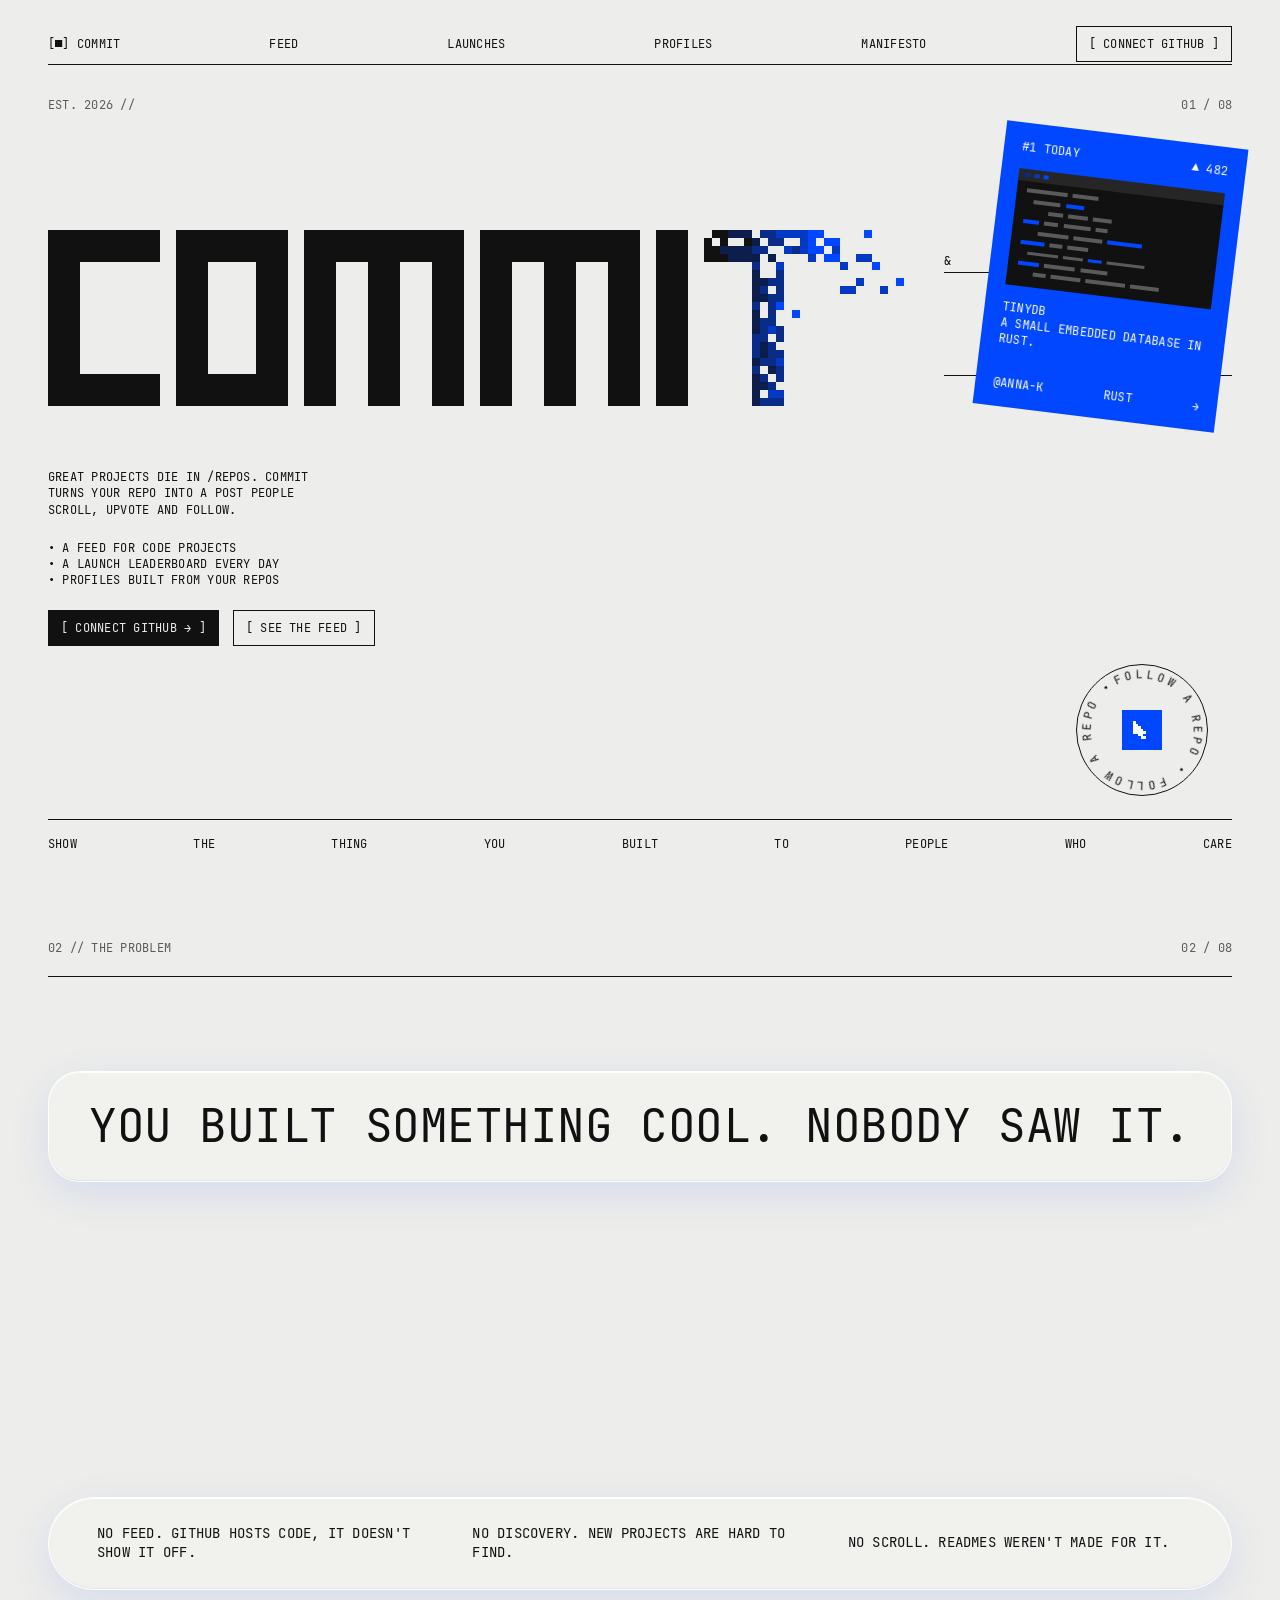
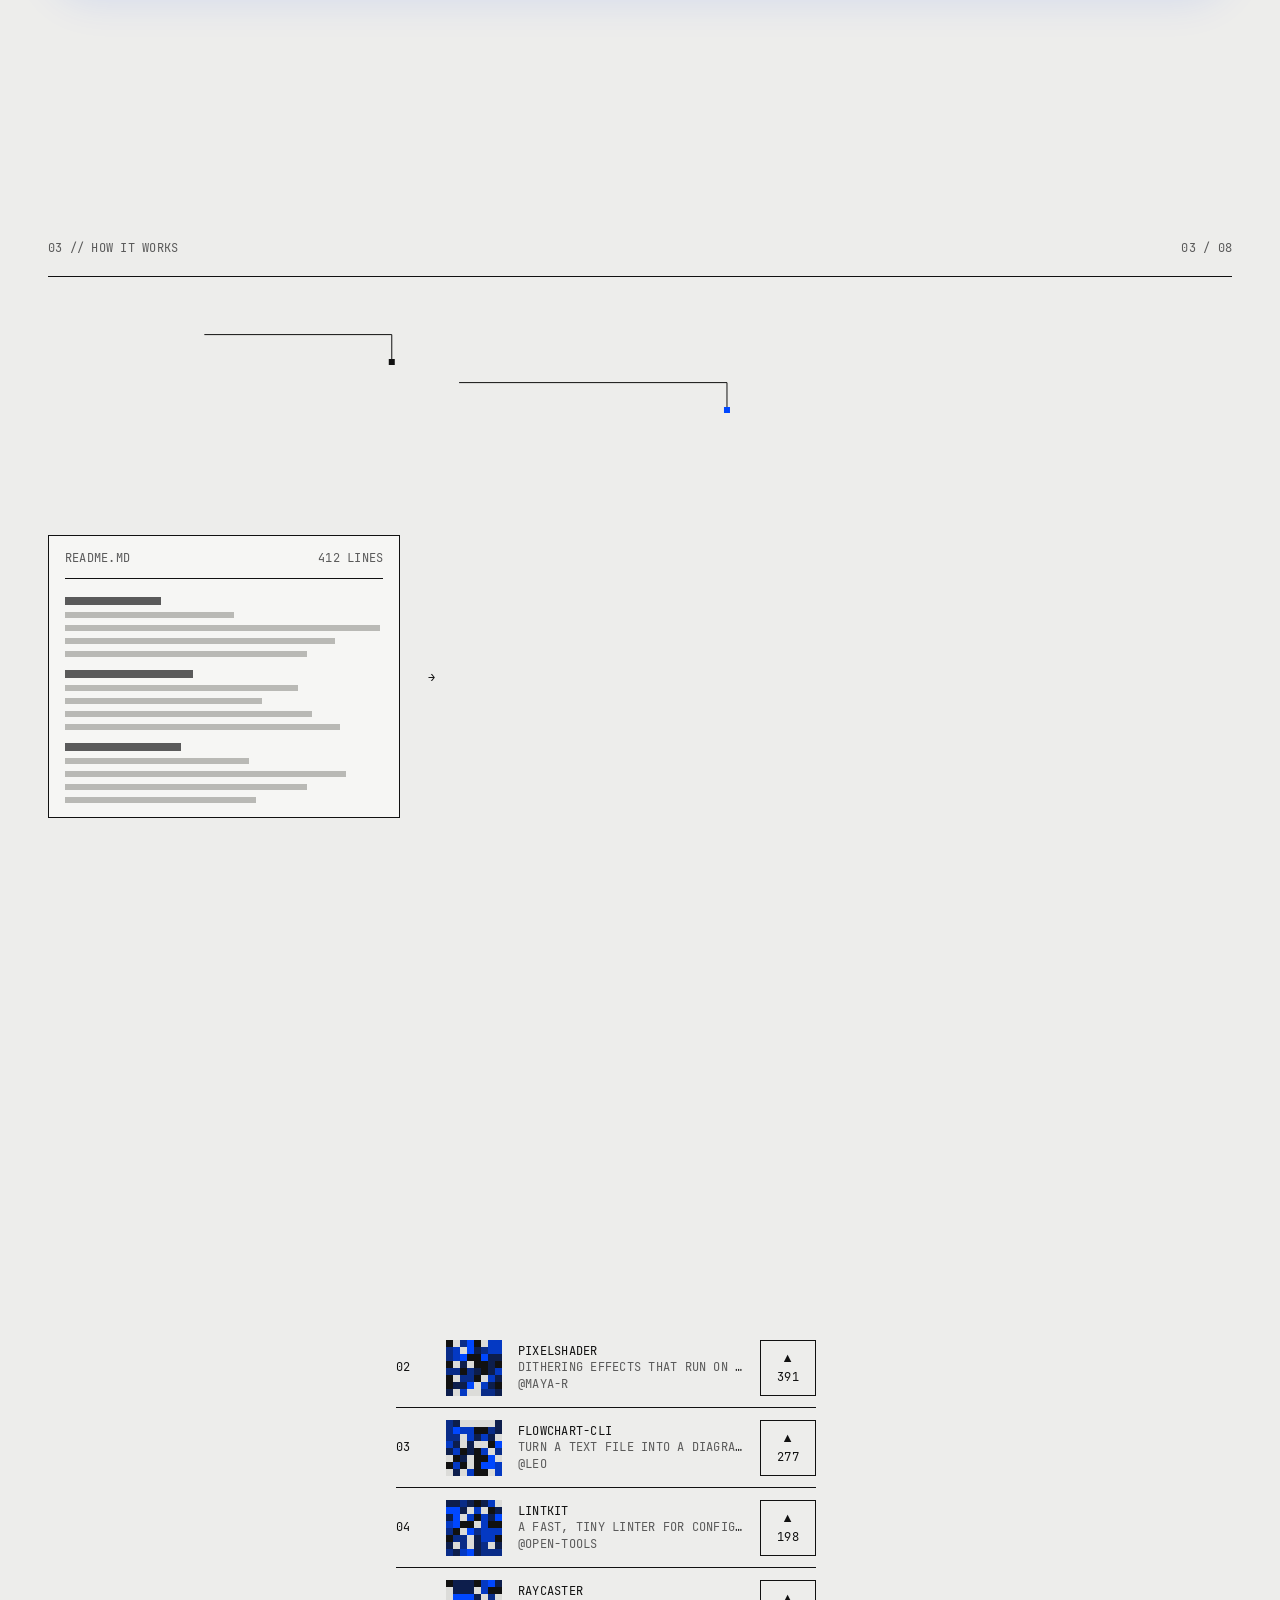
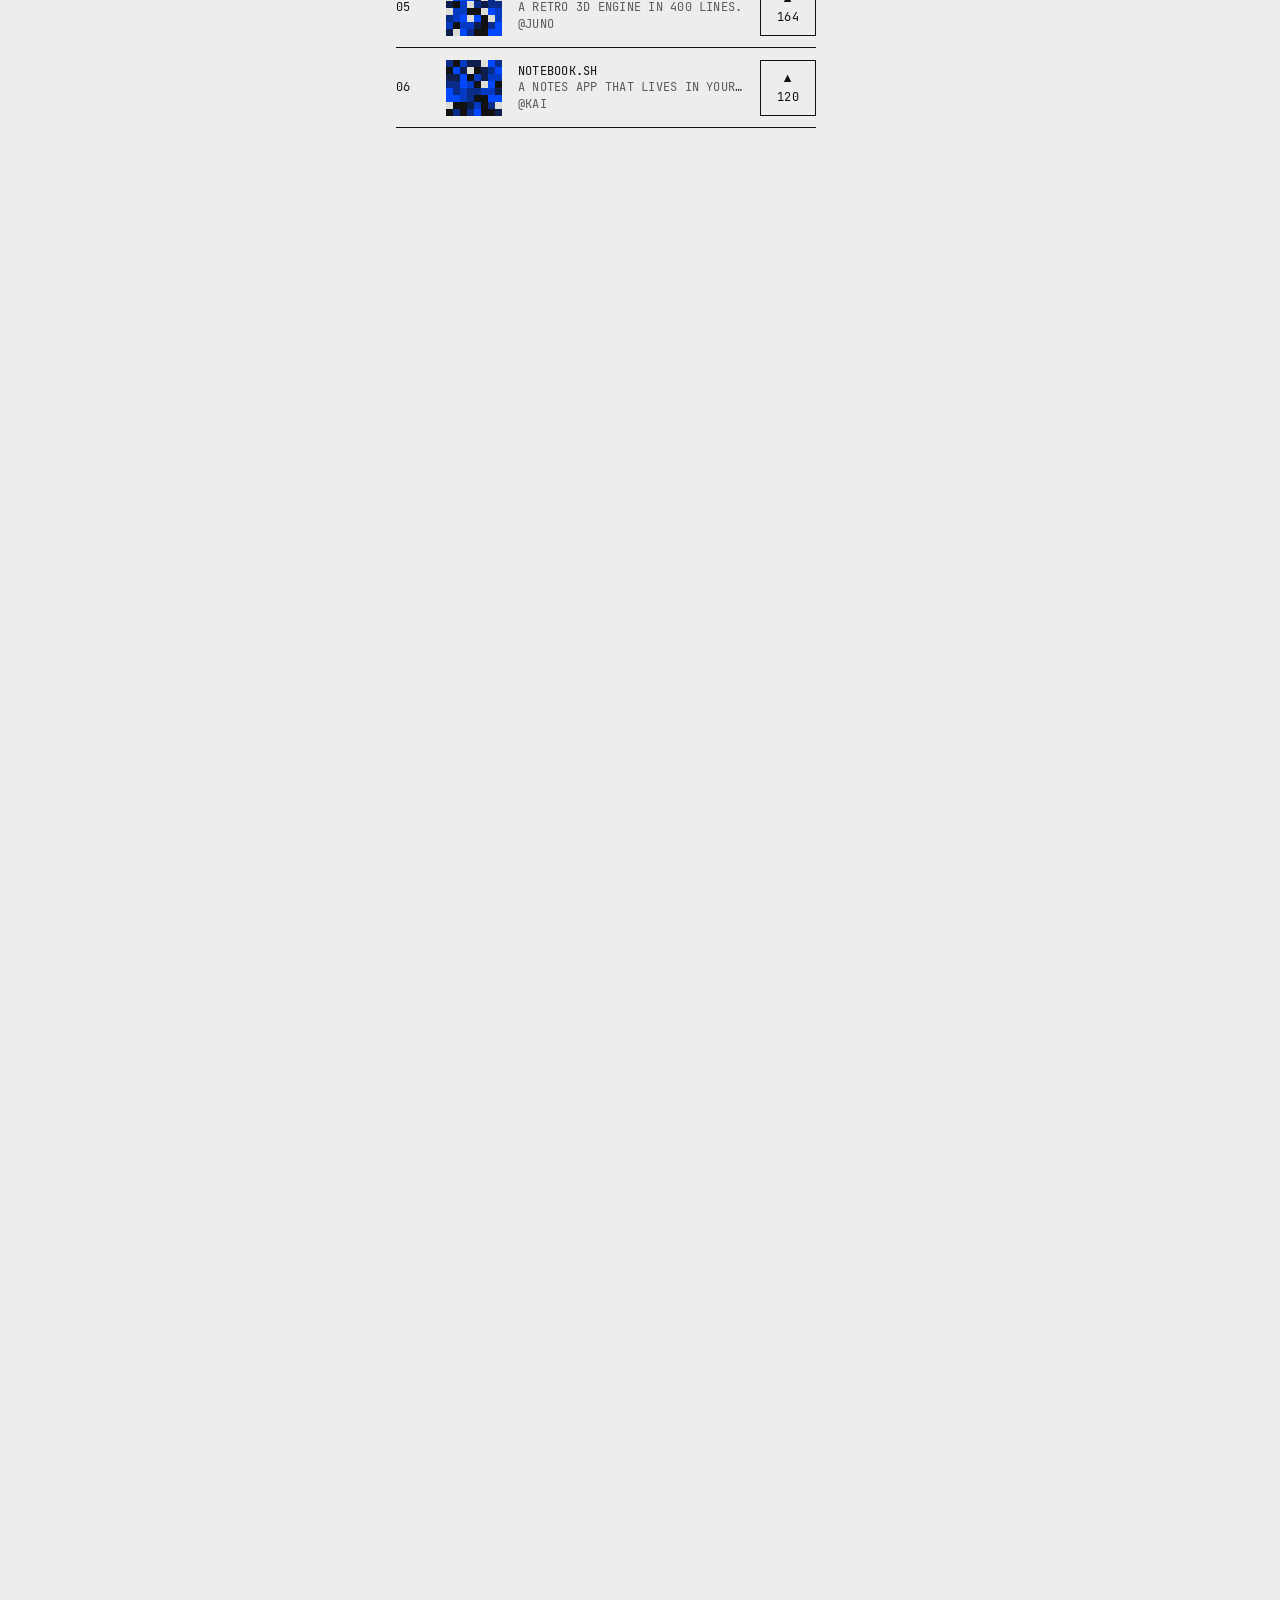
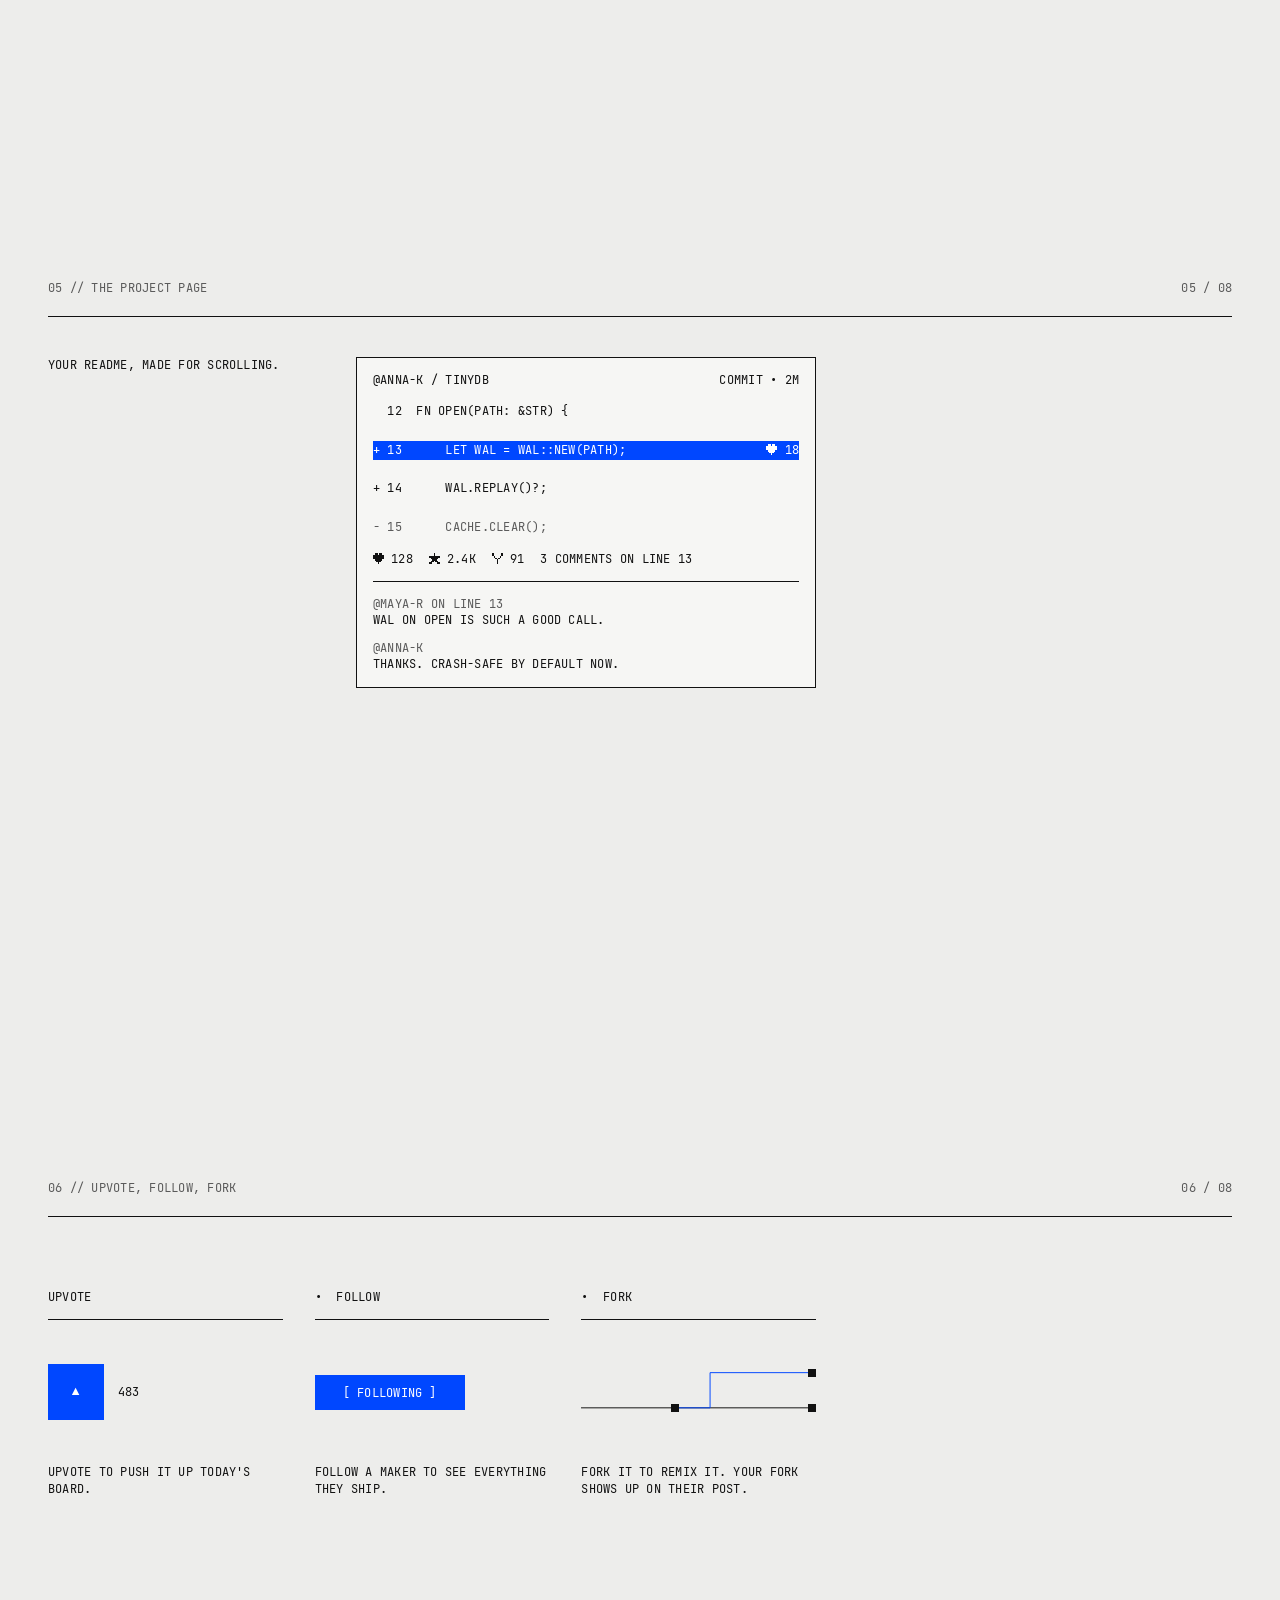
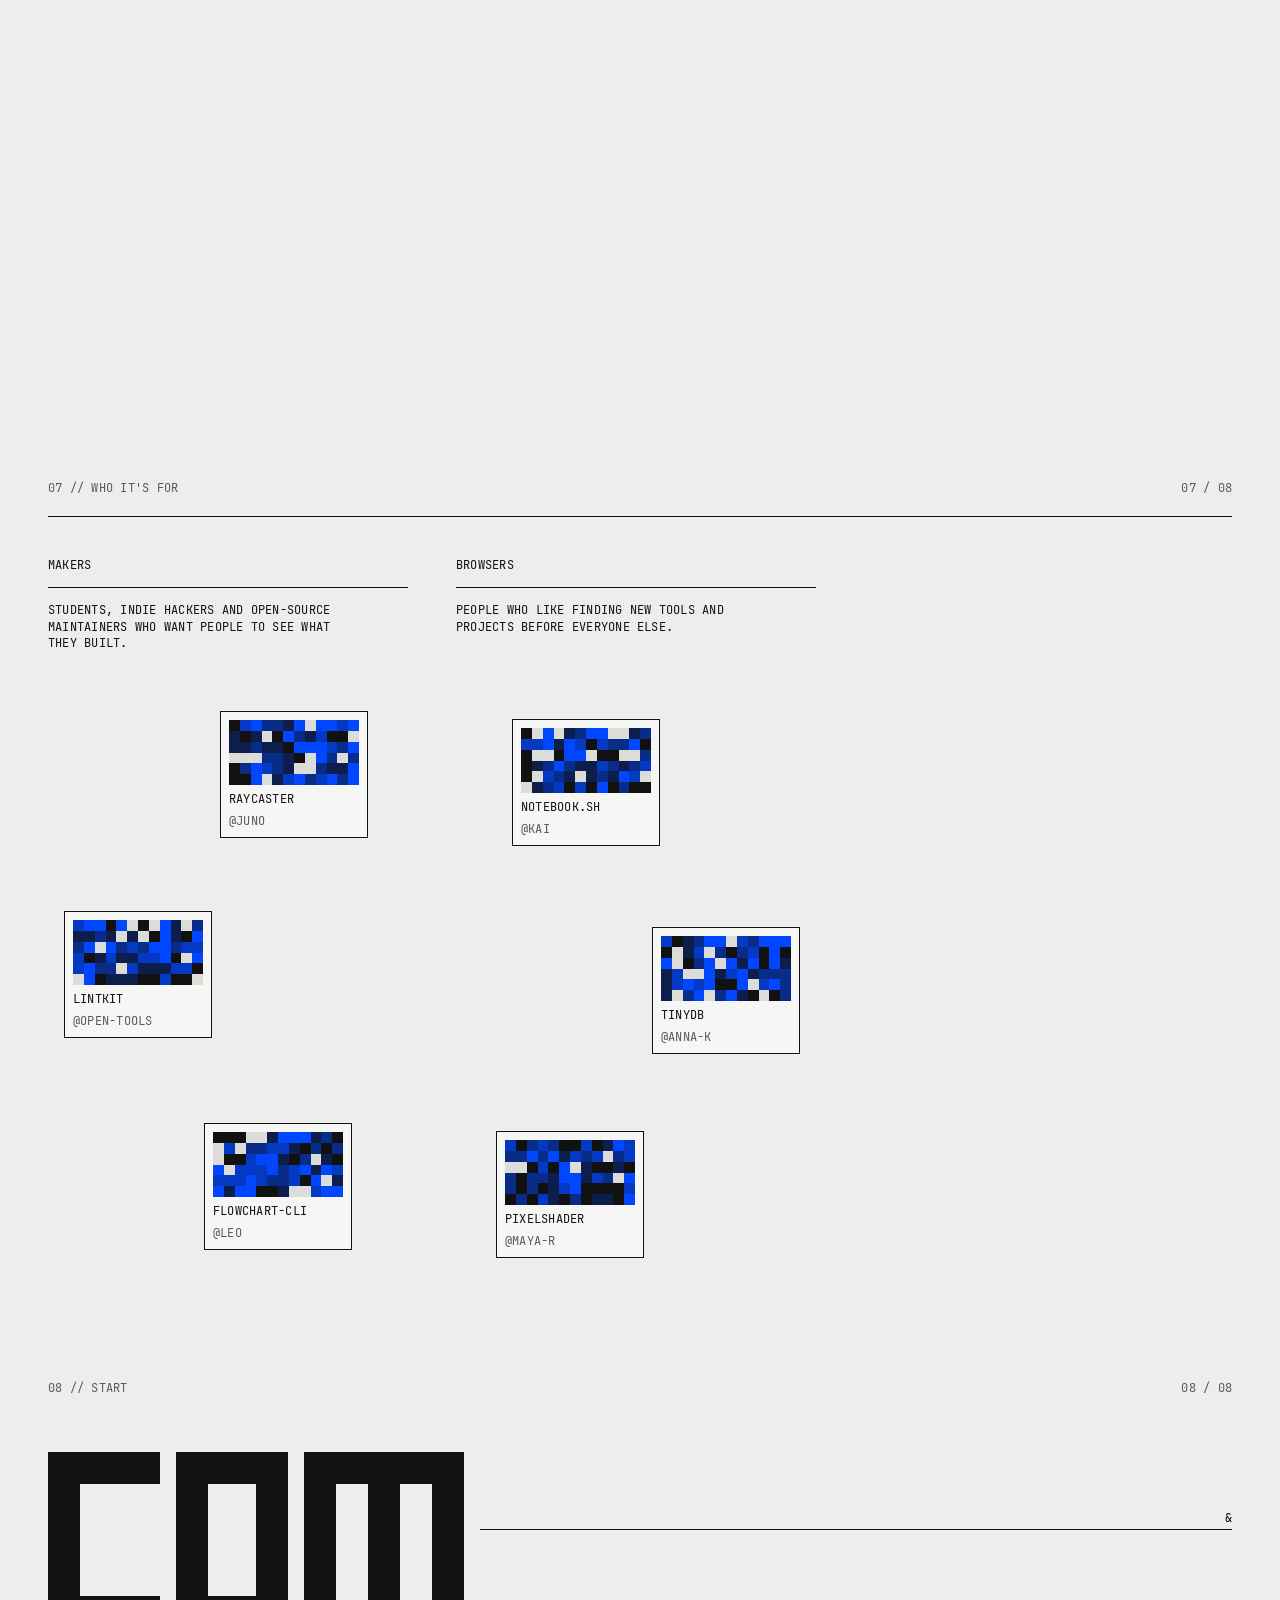
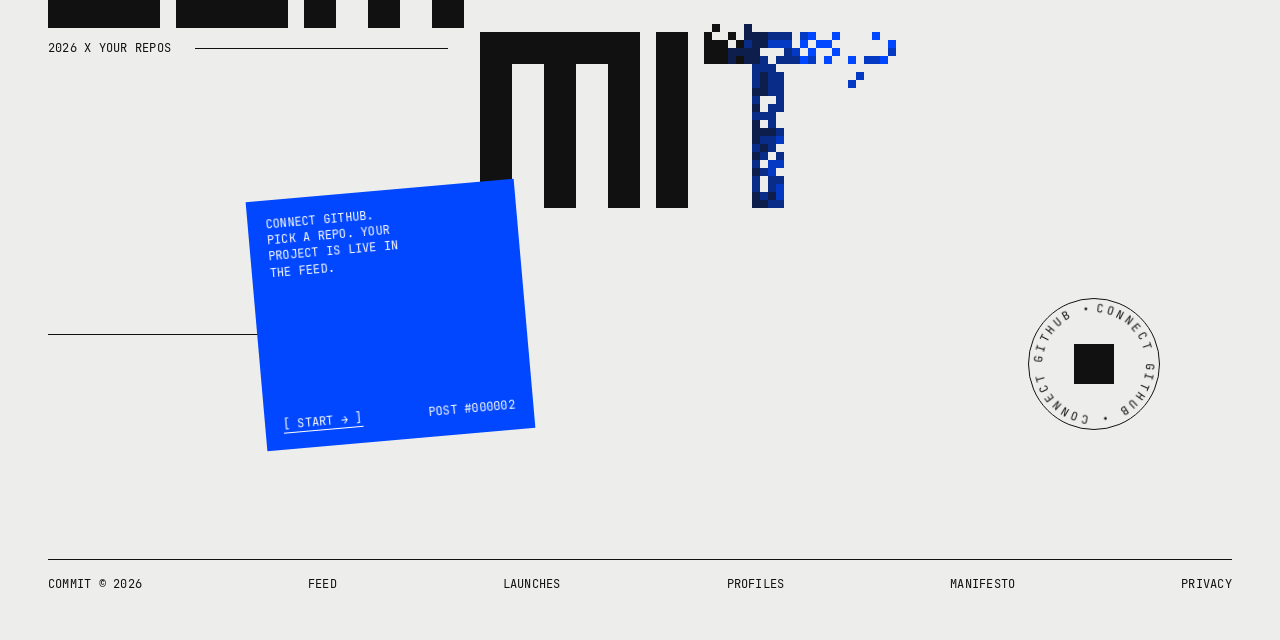
==== commit 8e529414: "COMMIT: frosted-glass panels instead of blurring the rain Keep the pixel rain sharp and put section " ====
--- a/commit/index.html
+++ b/commit/index.html
@@ -73,11 +73,11 @@
     <section class="sec sec--problem" id="s2" data-n="02" aria-labelledby="k2">
       <div class="meta"><p class="kicker" id="k2" data-decode>02 // THE PROBLEM</p><p class="counter">02 / 08</p></div>
       <div class="hair" aria-hidden="true"></div>
-      <div class="strip strip--top" aria-label="You built something cool. Nobody saw it.">
+      <div class="strip strip--top glass" aria-label="You built something cool. Nobody saw it.">
         <p class="strip__words"><span>YOU</span><span>BUILT</span><span>SOMETHING</span><span>COOL.</span><span>NOBODY</span><span>SAW</span><span>IT.</span></p>
         <div class="hair" aria-hidden="true"></div>
       </div>
-      <div class="problems">
+      <div class="problems glass">
         <p class="block" data-decode>NO FEED. GITHUB HOSTS CODE, IT DOESN'T SHOW IT OFF.</p>
         <p class="block" data-decode>NO DISCOVERY. NEW PROJECTS ARE HARD TO FIND.</p>
         <p class="block" data-decode>NO SCROLL. READMES WEREN'T MADE FOR IT.</p>
--- a/commit/styles.css
+++ b/commit/styles.css
@@ -219,7 +219,9 @@
 .phone--inline { position: relative; inset: auto; margin: 32px auto 0; right: auto; top: auto; opacity: 1; visibility: visible; pointer-events: auto; width: min(330px, 100%); height: 600px; }
 
 /* ── canvas, cursor trail, menu ───────────── */
-.fx { position: fixed; inset: 0; width: 100%; height: 100%; z-index: 40; pointer-events: none; }
+/* the pixels live behind the page; frosted glass panels blur them where text sits */
+.fx { position: fixed; inset: 0; width: 100%; height: 100%; z-index: 0; pointer-events: none; }
+main { position: relative; z-index: 1; }
 .trail i { position: fixed; left: 0; top: 0; width: 12px; height: 12px; z-index: 90; pointer-events: none; opacity: 0; will-change: transform; }
 .trail.is-on i { opacity: 1; }
 .menu { position: fixed; inset: 0; z-index: 120; background: var(--blue); color: var(--on-blue); display: grid; place-items: center; }
@@ -288,3 +290,21 @@
   .sec--feed .sticky { position: relative; height: auto; }
   .trail { display: none; }
 }
+
+/* 02: big type on frosted glass; the pixel rain stays sharp around it and blurs behind it */
+.glass {
+  background: rgba(246, 246, 244, .38);
+  -webkit-backdrop-filter: blur(18px) saturate(1.5); backdrop-filter: blur(18px) saturate(1.5);
+  border: 1px solid rgba(255, 255, 255, .85);
+  box-shadow: inset 0 1px 0 rgba(255, 255, 255, .9), inset 0 -1px 0 rgba(0, 71, 255, .08), 0 12px 40px rgba(0, 71, 255, .10);
+}
+.sec--problem .strip--top { margin-top: 6vh; padding: 30px 40px; border-radius: 32px; }
+.sec--problem .strip--top .hair { display: none; }
+.sec--problem .strip--top .strip__words { font-size: clamp(26px, 3.6vw, 56px); line-height: 1.05; letter-spacing: -.01em; padding: 0; gap: .2em .5em; }
+.sec--problem .problems { padding: 26px 48px; border-radius: 999px; gap: 40px; align-items: center; }
+.sec--problem .problems .block { font-size: clamp(14px, 1.1vw, 16px); line-height: 1.4; max-width: 340px; }
+@media (max-width: 899px) {
+  .sec--problem .strip--top { padding: 22px 20px; border-radius: 24px; }
+  .sec--problem .strip--top .strip__words { justify-content: flex-start; font-size: clamp(30px, 9vw, 44px); }
+  .sec--problem .problems { border-radius: 24px; padding: 22px 20px; gap: 16px; }
+}
